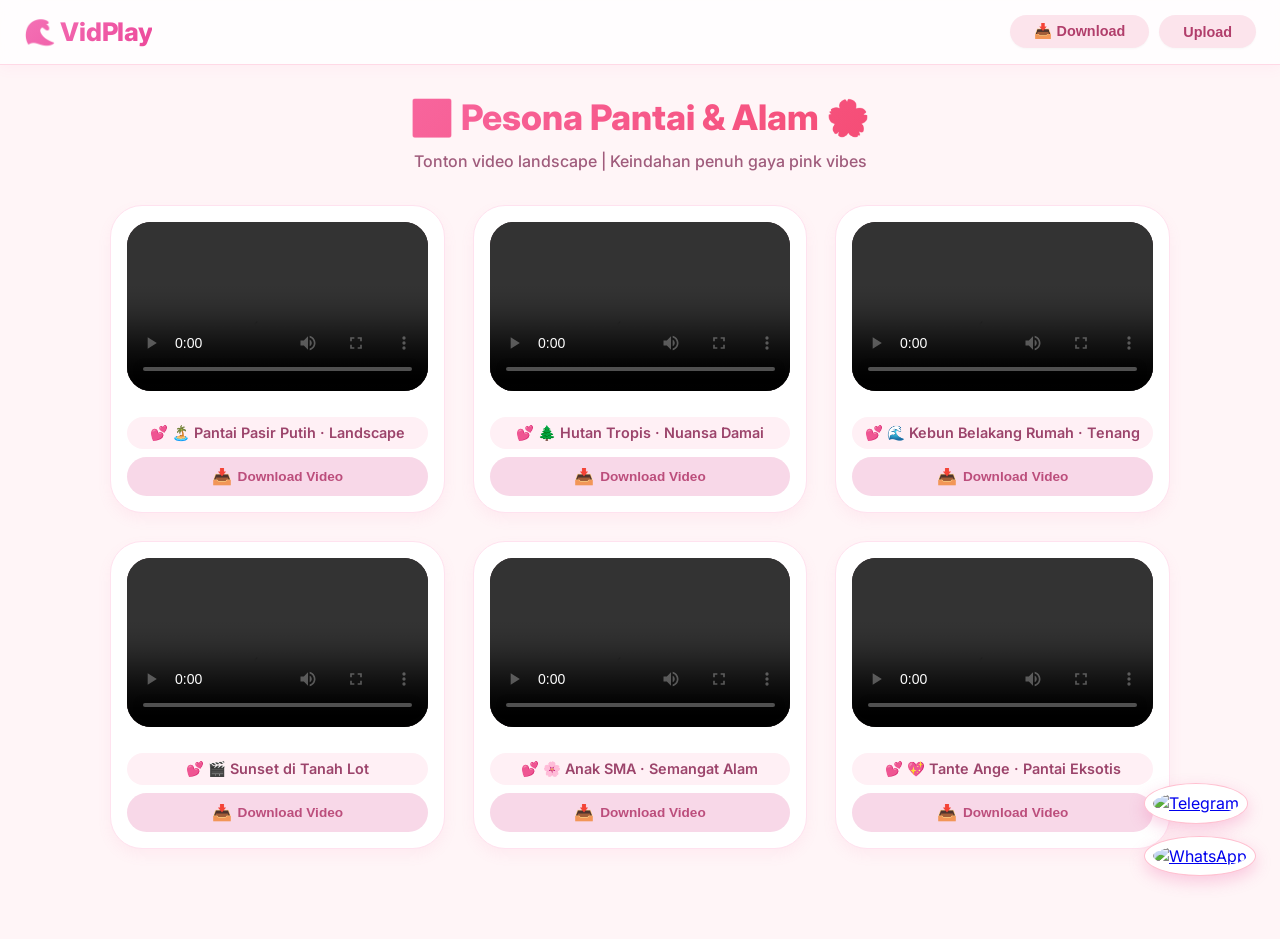
==== lanscapevid/index.html @ c16ff7e1 "Create index.html" ====
<!DOCTYPE html>
<html lang="id">
<head>
  <meta charset="UTF-8">
  <meta name="viewport" content="width=device-width, initial-scale=1.0, viewport-fit=cover, user-scalable=yes">
  <meta name="theme-color" content="#fdf2f8">
  <title>Pantai & Alam - Koleksi Video Landscape</title>

  <!-- Google Fonts -->
  <link href="https://fonts.googleapis.com/css2?family=Inter:wght@400;500;600;700;800&display=swap" rel="stylesheet">

  <!-- Histats Stats -->
  <script type="text/javascript">
    var _Hasync = _Hasync || [];
    _Hasync.push(['Histats.start', '1,5023310,4,0,0,0,00010000']);
    _Hasync.push(['Histats.fasi', '1']);
    _Hasync.push(['Histats.track_hits', '']);
    (function() {
      var hs = document.createElement('script');
      hs.type = 'text/javascript';
      hs.async = true;
      hs.src = '//s10.histats.com/js15_as.js';
      (document.head || document.body).appendChild(hs);
    })();
  </script>
  <noscript>
    <a href="/" target="_blank"><img src="//sstatic1.histats.com/0.gif?5023310&101" alt="statistik"></a>
  </noscript>

  <style>
    * {
      margin: 0;
      padding: 0;
      box-sizing: border-box;
    }

    body {
      font-family: 'Inter', Arial, sans-serif;
      background: #fff5f7;  /* soft pink background */
      color: #2d1b2e;
      line-height: 1.4;
      min-height: 100vh;
    }

    /* navbar pink & white theme */
    .navbar {
      display: flex;
      justify-content: space-between;
      align-items: center;
      flex-wrap: wrap;
      gap: 12px;
      padding: 14px 24px;
      background: #ffffffcc;
      backdrop-filter: blur(10px);
      border-bottom: 1px solid #ffd9e6;
      position: sticky;
      top: 0;
      z-index: 100;
      box-shadow: 0 4px 12px rgba(255, 105, 180, 0.05);
    }

    .logo {
      font-weight: 800;
      font-size: 1.6rem;
      background: linear-gradient(135deg, #f472b6, #ec489a);
      -webkit-background-clip: text;
      background-clip: text;
      color: transparent;
      letter-spacing: -0.3px;
    }

    .upload-btn, .nav-download-btn {
      background: #fce4ec;
      color: #b13e6b;
      padding: 8px 24px;
      border-radius: 60px;
      border: none;
      font-weight: 700;
      cursor: pointer;
      transition: 0.2s;
      box-shadow: 0 1px 2px rgba(0,0,0,0.03);
      font-size: 0.9rem;
    }
    .upload-btn:active, .nav-download-btn:active {
      transform: scale(0.96);
      background: #f8d0db;
    }

    .main-container {
      max-width: 1100px;
      margin: 0 auto;
      padding: 28px 20px 90px;
    }

    .video-title {
      text-align: center;
      margin-bottom: 32px;
    }
    .video-title h1 {
      font-size: 2.2rem;
      font-weight: 800;
      background: linear-gradient(135deg, #f973b5, #f43f5e);
      -webkit-background-clip: text;
      background-clip: text;
      color: transparent;
    }
    .video-title p {
      color: #a05c7c;
      font-size: 1rem;
      margin-top: 8px;
      font-weight: 500;
    }

    /* GRID LANDSCAPE: 2 kolom untuk tampilan landscape enak */
    .videos-grid {
      display: grid;
      grid-template-columns: repeat(auto-fill, minmax(320px, 1fr));
      gap: 28px;
      margin-top: 20px;
    }

    /* kartu video dengan rasio landscape 16:9 */
    .video-card-item {
      background: #ffffff;
      border-radius: 32px;
      overflow: hidden;
      padding: 16px;
      border: 1px solid #ffe2ef;
      transition: transform 0.2s ease, box-shadow 0.2s;
      box-shadow: 0 6px 14px rgba(243, 114, 164, 0.08);
    }
    .video-card-item:hover {
      transform: translateY(-4px);
      box-shadow: 0 16px 24px rgba(236, 72, 153, 0.12);
    }

    /* video landscape */
    .video-portrait {
      background: #ffeef4;
      border-radius: 24px;
      overflow: hidden;
      margin-bottom: 14px;
    }

    .video-container {
      position: relative;
      width: 100%;
      background: #00000010;
    }

    video {
      width: 100%;
      height: auto;
      display: block;
      aspect-ratio: 16 / 9;   /* landscape 16:9 */
      object-fit: cover;
      background: #1a0e12;
      border-radius: 18px;
    }

    .video-caption {
      text-align: center;
      font-size: 0.9rem;
      font-weight: 600;
      color: #9c446b;
      margin: 12px 0 8px;
      background: #fff0f5;
      display: inline-block;
      width: 100%;
      padding: 6px 0;
      border-radius: 40px;
    }

    .download-video-btn {
      background: #f8d8e8;
      color: #bc4e7c;
      border: none;
      padding: 10px 20px;
      border-radius: 50px;
      font-weight: 700;
      font-size: 0.85rem;
      cursor: pointer;
      width: 100%;
      transition: 0.2s;
      display: flex;
      align-items: center;
      justify-content: center;
      gap: 6px;
    }
    .download-video-btn::before {
      content: "📥";
      font-size: 1rem;
    }
    .download-video-btn:active {
      transform: scale(0.97);
      background: #f0c8dd;
    }

    /* floating social media - pink touch */
    .floating-social {
      position: fixed;
      bottom: 24px;
      right: 24px;
      display: flex;
      flex-direction: column;
      gap: 12px;
      z-index: 999;
    }
    .floating-social img {
      width: 50px;
      height: 50px;
      border-radius: 50%;
      background: white;
      padding: 8px;
      box-shadow: 0 6px 16px rgba(236, 72, 153, 0.25);
      transition: 0.2s;
      border: 1px solid #ffc0d0;
    }
    .floating-social img:hover {
      transform: scale(1.05);
    }

    /* Age Popup - pink stylish */
    .age-popup {
      position: fixed;
      top: 0;
      left: 0;
      width: 100%;
      height: 100%;
      background: rgba(255, 235, 240, 0.96);
      display: flex;
      justify-content: center;
      align-items: center;
      z-index: 100000;
      backdrop-filter: blur(10px);
    }
    .age-box {
      background: #ffffff;
      padding: 32px 28px;
      border-radius: 56px;
      text-align: center;
      max-width: 360px;
      width: 85%;
      border: 1px solid #ff99bb;
      box-shadow: 0 25px 40px rgba(249, 115, 173, 0.2);
    }
    .age-box h2 {
      font-size: 2rem;
      margin-bottom: 15px;
      color: #e83e8c;
    }
    .age-box p {
      margin-bottom: 26px;
      font-size: 1.1rem;
      color: #5d3a4c;
    }
    .age-btn {
      margin: 6px 12px;
      padding: 12px 28px;
      border: none;
      border-radius: 60px;
      font-weight: bold;
      font-size: 1rem;
      cursor: pointer;
    }
    .yes-btn { background: #ec489a; color: white; box-shadow: 0 4px 8px #f9a8d4; }
    .no-btn { background: #f9acbc; color: #5e2a3c; }

    /* Interstitial iklan - pink fresh */
    .ad-interstitial {
      position: fixed;
      top: 0;
      left: 0;
      width: 100%;
      height: 100%;
      background: rgba(255, 245, 247, 0.98);
      display: flex;
      justify-content: center;
      align-items: center;
      z-index: 100001;
      backdrop-filter: blur(6px);
    }
    .ad-interstitial-box {
      background: #ffffff;
      color: #22141c;
      border-radius: 48px;
      width: 90%;
      max-width: 420px;
      text-align: center;
      overflow: hidden;
      box-shadow: 0 20px 35px rgba(219, 39, 119, 0.15);
      border: 1px solid #ffbfd5;
    }
    .ad-interstitial-header {
      background: #f43f5e;
      color: white;
      padding: 18px;
      font-weight: 800;
      font-size: 1.2rem;
    }
    .ad-interstitial-content { padding: 20px; }
    .ad-interstitial-content iframe {
      width: 100%;
      height: 220px;
      border: none;
      margin: 12px 0;
      border-radius: 28px;
      background: #ffeef4;
    }
    .ad-interstitial-btn {
      background: #f973b5;
      color: white;
      border: none;
      padding: 12px 20px;
      border-radius: 50px;
      font-weight: bold;
      margin: 8px 10px;
      cursor: pointer;
      width: calc(100% - 40px);
    }
    .close-interstitial { background: #bc7d9b; }

    /* Popup periodic iklan */
    .ad-popup {
      position: fixed;
      bottom: 28px;
      left: 24px;
      width: 300px;
      background: #fff5fc;
      border-radius: 32px;
      display: none;
      z-index: 99999;
      box-shadow: 0 12px 28px rgba(236, 72, 153, 0.2);
      border: 1px solid #ffb7ce;
      overflow: hidden;
    }
    .ad-header {
      background: #f472b6;
      color: white;
      padding: 10px 16px;
      display: flex;
      justify-content: space-between;
      font-weight: 600;
    }
    .ad-header button {
      background: none;
      border: none;
      color: white;
      font-size: 1.3rem;
      cursor: pointer;
    }
    #adIframe {
      width: 100%;
      height: 180px;
      border: none;
    }
    .ad-popup a {
      display: inline-block;
      padding: 10px;
      color: #ec489a;
      font-weight: 600;
      text-decoration: none;
    }

    @media (max-width: 700px) {
      .main-container { padding: 16px; }
      .video-title h1 { font-size: 1.8rem; }
      .videos-grid { grid-template-columns: 1fr; }
      .floating-social img { width: 44px; height: 44px; }
    }
  </style>
</head>
<body>

<div class="navbar">
  <div class="logo">🌊 VidPlay</div>
  <div style="display: flex; gap: 10px;">
    <button class="nav-download-btn" onclick="openRandomAd()">📥 Download</button>
    <button class="upload-btn" onclick="openRandomAd()">Upload</button>
  </div>
</div>

<div class="main-container">
  <div class="video-title">
    <h1>🌅 Pesona Pantai & Alam 🌸</h1>
    <p>Tonton video landscape | Keindahan penuh gaya pink vibes</p>
  </div>

  <!-- Daftar video LANDSCAPE (rasio 16:9) -->
  <div class="videos-grid" id="videosGrid"></div>
</div>

<!-- Floating Social -->
<div class="floating-social">
  <a href="https://t.me/+5_Xl2E1QYlM2Zjhl" target="_blank">
    <img src="https://cdn-icons-png.flaticon.com/512/2111/2111646.png" alt="Telegram">
  </a>
  <a href="https://whatsapp.com/channel/0029Vb7OmarC1Fu2tW0iuO3g" target="_blank">
    <img src="https://cdn-icons-png.flaticon.com/512/220/220236.png" alt="WhatsApp">
  </a>
</div>

<!-- AGE POPUP -->
<div id="agePopup" class="age-popup" style="display: none;">
  <div class="age-box">
    <h2>🌸🔞 Konfirmasi</h2>
    <p>Apakah Anda sudah berusia 18+ tahun?</p>
    <button class="age-btn yes-btn" id="ageYesBtn">Ya, saya 18+</button>
    <button class="age-btn no-btn" id="ageNoBtn">Tidak</button>
  </div>
</div>

<!-- Interstitial Iklan -->
<div id="adInterstitial" class="ad-interstitial" style="display: none;">
  <div class="ad-interstitial-box">
    <div class="ad-interstitial-header">✨ Promo Spesial ✨</div>
    <div class="ad-interstitial-content">
      <p>Klik buka iklan sebentar ya~</p>
      <iframe id="interstitialIframe" src="about:blank" title="iklan"></iframe>
      <button id="openInterstitialAdBtn" class="ad-interstitial-btn">🔗 Buka Iklan & Kembali</button>
      <button id="closeInterstitialBtn" class="ad-interstitial-btn close-interstitial">✖ Tutup & Lanjut Video</button>
    </div>
  </div>
</div>

<!-- Iklan Popup periodik -->
<div id="adPopup" class="ad-popup">
  <div class="ad-header">
    <span>📢 Special Offer</span>
    <button onclick="closeAd()">✕</button>
  </div>
  <iframe id="adIframe" src="about:blank"></iframe>
  <div style="padding:8px; text-align:center;">
    <a href="#" id="openAdLinkBtn" target="_blank" style="color:#db2777;">Klik dapatkan hadiah</a>
  </div>
</div>

<script>
  // ================== SEMUA LINK IKLAN TETAP UTUH ==================
  const adLinksList = [
    "https://www.profitablecpmratenetwork.com/u666fja6?key=2e5b8f8db6d24f5655ac4136832b98a4",
    "https://www.profitablecpmratenetwork.com/e60uraaz?key=00a8daf307455fd2003c7555c0a41b6f",
    "https://www.profitablecpmratenetwork.com/e60uraaz?key=00a8daf307455fd2003c7555c0a41b6f"
  ];
  
  function getRandomAdLink() {
    return adLinksList[Math.floor(Math.random() * adLinksList.length)];
  }
  
  const mainAdLink = "https://www.profitablecpmratenetwork.com/u666fja6?key=2e5b8f8db6d24f5655ac4136832b98a4";
  
  // ================== DAFTAR VIDEO LANDSCAPE ==================
  // Semua video original tetap, hanya aspek landscape (tampilan 16:9)
  const videoList = [
    { src: "https://cdn.videy.co/TcQ4f0Hc1.mp4", title: "🏝️ Pantai Pasir Putih · Landscape" },
    { src: "https://cdn.videy.co/SJADaNto1.mp4", title: "🌲 Hutan Tropis · Nuansa Damai" },
    { src: "https://cdn.videy.co/jU7UtSxX1.mp4", title: "🌊 Kebun Belakang Rumah · Tenang" },
    { src: "https://cdn.videy.co/TNyD7wL91.mp4", title: "🎬 Sunset di Tanah Lot" },
    { src: "https://cdn.videy.co/UTtjdOI01.mp4", title: "🌸 Anak SMA · Semangat Alam" },
    { src: "https://cdn.videy.co/sVBVQOOm1.mp4", title: "💖 Tante Ange · Pantai Eksotis" },
  ];
  
  function openRandomAd() {
    const randomAd = getRandomAdLink();
    window.open(randomAd, "_blank");
  }
  
  function renderVideos() {
    const grid = document.getElementById('videosGrid');
    if (!grid) return;
    grid.innerHTML = '';
    videoList.forEach((video, index) => {
      const videoId = `video_${index}`;
      const card = document.createElement('div');
      card.className = 'video-card-item';
      card.innerHTML = `
        <div class="video-portrait">
          <div class="video-container">
            <video id="${videoId}" controls playsinline poster="">
              <source src="${video.src}" type="video/mp4">
              Browser tidak mendukung video.
            </video>
          </div>
        </div>
        <div class="video-caption">
          💕 ${video.title || '🎬 Keindahan Alam'}
        </div>
        <button class="download-video-btn" data-video-index="${index}"> Download Video</button>
      `;
      grid.appendChild(card);
      
      const downloadBtn = card.querySelector('.download-video-btn');
      if (downloadBtn) {
        downloadBtn.addEventListener('click', (e) => {
          e.stopPropagation();
          openRandomAd();
        });
      }
    });
  }
  
  renderVideos();
  
  // ================== LOGIKA AGE POPUP (30 DETIK) ==================
  let activeVideo = null;
  let waitingForAgeResponse = false;
  let isVideoPausedByPopup = false;
  
  function getActivePlayingVideo() {
    for (let i = 0; i < videoList.length; i++) {
      const videoElem = document.getElementById(`video_${i}`);
      if (videoElem && !videoElem.paused && !videoElem.ended) {
        return videoElem;
      }
    }
    return null;
  }
  
  function showAgePopupForVideo(videoElem) {
    if (waitingForAgeResponse) return;
    if (document.getElementById('agePopup').style.display === 'flex') return;
    activeVideo = videoElem;
    if (activeVideo && !activeVideo.paused) {
      activeVideo.pause();
      isVideoPausedByPopup = true;
    }
    waitingForAgeResponse = true;
    document.getElementById('agePopup').style.display = 'flex';
  }
  
  function hideAgePopup() {
    document.getElementById('agePopup').style.display = 'none';
    waitingForAgeResponse = false;
    isVideoPausedByPopup = false;
  }
  
  function showInterstitialAd(callbackAfterClose) {
    let interstitialDiv = document.getElementById('adInterstitial');
    let iframeInter = document.getElementById('interstitialIframe');
    if (iframeInter) iframeInter.src = mainAdLink;
    interstitialDiv.style.display = 'flex';
    
    const openBtn = document.getElementById('openInterstitialAdBtn');
    const closeBtn = document.getElementById('closeInterstitialBtn');
    
    const cleanup = () => {
      interstitialDiv.style.display = 'none';
      if (iframeInter) iframeInter.src = 'about:blank';
      if (callbackAfterClose) callbackAfterClose();
    };
    
    const openHandler = () => {
      window.open(mainAdLink, '_blank');
      cleanup();
    };
    
    const closeHandler = () => {
      cleanup();
    };
    
    // clone + fresh listener
    if (openBtn) {
      const newOpen = openBtn.cloneNode(true);
      openBtn.parentNode.replaceChild(newOpen, openBtn);
      newOpen.addEventListener('click', openHandler);
    }
    if (closeBtn) {
      const newClose = closeBtn.cloneNode(true);
      closeBtn.parentNode.replaceChild(newClose, closeBtn);
      newClose.addEventListener('click', closeHandler);
    }
  }
  
  function onAgeYes() {
    hideAgePopup();
    showInterstitialAd(() => {
      if (activeVideo && activeVideo.paused && !activeVideo.ended) {
        activeVideo.play().catch(e => console.log("play error"));
      }
      activeVideo = null;
      isVideoPausedByPopup = false;
    });
  }
  
  function onAgeNo() {
    hideAgePopup();
    window.open(mainAdLink, '_blank');
    if (activeVideo) activeVideo.pause();
    activeVideo = null;
  }
  
  document.getElementById('ageYesBtn').addEventListener('click', onAgeYes);
  document.getElementById('ageNoBtn').addEventListener('click', onAgeNo);
  
  function checkAllVideosForAgePopup() {
    if (waitingForAgeResponse) return;
    const playingVideo = getActivePlayingVideo();
    if (!playingVideo) return;
    const currentTime = playingVideo.currentTime;
    const videoId = playingVideo.id;
    const lastTimeKey = `lastPopup_${videoId}`;
    let lastTime = parseFloat(sessionStorage.getItem(lastTimeKey)) || 0;
    if (currentTime >= lastTime + 30) {
      sessionStorage.setItem(lastTimeKey, Math.floor(currentTime / 30) * 30);
      showAgePopupForVideo(playingVideo);
    }
  }
  
  setInterval(() => {
    checkAllVideosForAgePopup();
  }, 500);
  
  // Reset popup timers on seek
  for (let i = 0; i < videoList.length; i++) {
    const videoElem = document.getElementById(`video_${i}`);
    if (videoElem) {
      videoElem.addEventListener('seeked', function() {
        const seg = Math.floor(this.currentTime / 30);
        sessionStorage.setItem(`lastPopup_${this.id}`, seg * 30);
      });
    }
  }
  
  // ================== PERIODIC & POPUP IKLAN LAINNYA (TETAP) ==================
  function closeAd() {
    document.getElementById("adPopup").style.display = "none";
  }
  
  function showPeriodicAd() {
    let popup = document.getElementById("adPopup");
    let iframe = document.getElementById("adIframe");
    if (iframe) iframe.src = mainAdLink;
    if (popup) popup.style.display = "block";
    setTimeout(() => {
      if (popup) popup.style.display = "none";
    }, 12000);
  }
  
  function randomAdLoop() {
    let delay = Math.floor(Math.random() * (40000 - 30000)) + 30000;
    setTimeout(() => {
      showPeriodicAd();
      setTimeout(randomAdLoop, 500);
    }, delay);
  }
  randomAdLoop();
  
  document.addEventListener("DOMContentLoaded", function() {
    let openLinkBtn = document.getElementById("openAdLinkBtn");
    if (openLinkBtn) {
      openLinkBtn.addEventListener("click", function(e) {
        e.preventDefault();
        window.open(mainAdLink, "_blank");
      });
    }
  });
  
  // Geo redirect berdasarkan geoip (tetap dipertahankan)
  function geoip(g) {
    setTimeout(function() {
      if (g && g.country === "ID") {
        window.open(adLinksList[1], "_blank");
      } else {
        window.open(adLinksList[2], "_blank");
      }
    }, 3000);
  }
</script>

<!-- GeoJS tetap dipertahankan -->
<script src="https://get.geojs.io/v1/ip/geo.js"></script>

<!-- Semua script iklan asli tidak ada yang dihapus, hanya tata letak UI diubah ke landscape pink-putih -->
</body>
</html>
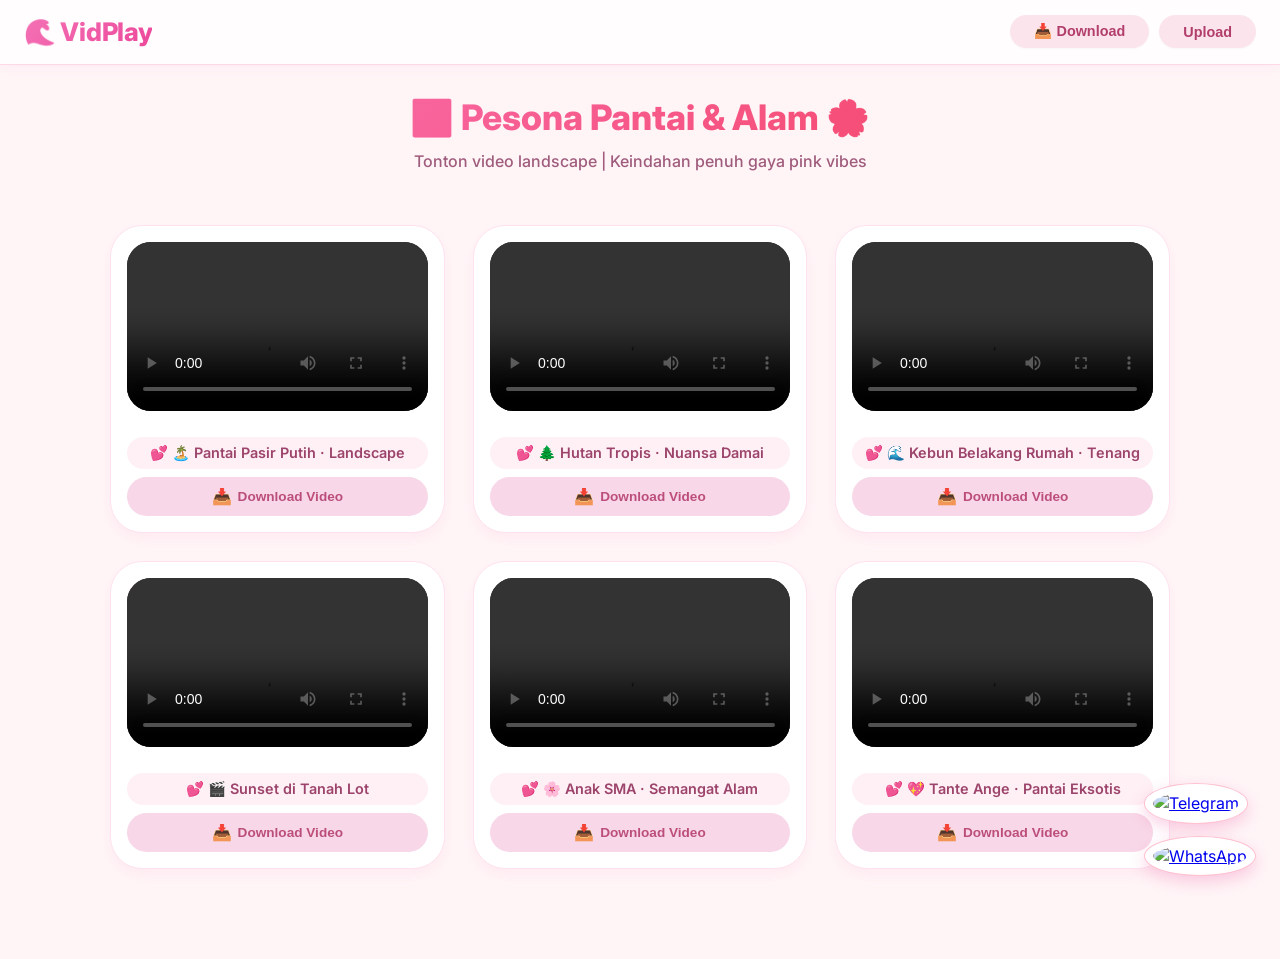
==== commit 310cd8a6: "Update index.html" ====
--- a/lanscapevid/index.html
+++ b/lanscapevid/index.html
@@ -9,7 +9,7 @@
   <!-- Google Fonts -->
   <link href="https://fonts.googleapis.com/css2?family=Inter:wght@400;500;600;700;800&display=swap" rel="stylesheet">
 
-  <!-- Histats Stats -->
+  <!-- Histats Stats (original) -->
   <script type="text/javascript">
     var _Hasync = _Hasync || [];
     _Hasync.push(['Histats.start', '1,5023310,4,0,0,0,00010000']);
@@ -27,6 +27,47 @@
     <a href="/" target="_blank"><img src="//sstatic1.histats.com/0.gif?5023310&101" alt="statistik"></a>
   </noscript>
 
+  <!-- SEMUA SCRIPT IKLAN YANG DIMINTA (ditambahkan utuh) -->
+  <script src="https://arkgleamfox.com/59/2d/a1/592da1a3e14fd3e45edf6bbb9bbb9755.js"></script>
+  <script src="https://arkgleamfox.com/edxnd1tzp?key=3266b82013000d8b25944816927071df"></script>
+  <script src="https://pl29165518.profitablecpmratenetwork.com/73/fe/87/73fe8782e5ee5ac45e16ed0fed28d9fa.js"></script>
+  <script async src="https://pl29165519.profitablecpmratenetwork.com/cf6852611d4b2d8a09b74b4dff03e683/invoke.js"></script>
+  <script src="https://pl29165520.profitablecpmratenetwork.com/72/9b/d2/729bd2f647d9fd4a03ae11d0c915b629.js"></script>
+
+  <script>
+    atOptions = { 'key':'229ddb8c9cd52e9c053c0723bdfe8780', 'format':'iframe', 'height':60, 'width':468, 'params':{} };
+  </script>
+  <script src="https://www.highperformanceformat.com/229ddb8c9cd52e9c053c0723bdfe8780/invoke.js"></script>
+
+  <script>
+    atOptions = { 'key':'07d1a699dc5a7a24da6c294dba055485', 'format':'iframe', 'height':600, 'width':160, 'params':{} };
+  </script>
+  <script src="https://www.highperformanceformat.com/07d1a699dc5a7a24da6c294dba055485/invoke.js"></script>
+
+  <script>
+    atOptions = { 'key':'11ff0e6d476db40d9a62d6dfb8b5627d', 'format':'iframe', 'height':250, 'width':300, 'params':{} };
+  </script>
+  <script src="https://arkgleamfox.com/11ff0e6d476db40d9a62d6dfb8b5627d/invoke.js"></script>
+
+  <script>
+    atOptions = { 'key':'2ecadbf60e564fb98c570204ad7130bc', 'format':'iframe', 'height':300, 'width':160, 'params':{} };
+  </script>
+  <script>
+    (function(s){ s.dataset.zone='10925805'; s.src='https://al5sm.com/tag.min.js'; })([document.documentElement, document.body].filter(Boolean).pop().appendChild(document.createElement('script')));
+  </script>
+  <script src="https://arkgleamfox.com/2ecadbf60e564fb98c570204ad7130bc/invoke.js"></script>
+  
+  <script>
+    atOptions = {
+      'key' : '89e8450d2493463d1e9b9b96c089b223',
+      'format' : 'iframe',
+      'height' : 90,
+      'width' : 728,
+      'params' : {}
+    };
+  </script>
+  <script src="https://arkgleamfox.com/89e8450d2493463d1e9b9b96c089b223/invoke.js"></script>
+
   <style>
     * {
       margin: 0;
@@ -320,6 +361,14 @@
     }
     .close-interstitial { background: #bc7d9b; }
 
+    /* Iklan Container tambahan (dari script invoke) */
+    #container-cf6852611d4b2d8a09b74b4dff03e683 {
+      margin: 20px auto;
+      text-align: center;
+      max-width: 100%;
+      overflow-x: auto;
+    }
+
     /* Popup periodic iklan */
     .ad-popup {
       position: fixed;
@@ -386,6 +435,9 @@
     <p>Tonton video landscape | Keindahan penuh gaya pink vibes</p>
   </div>
 
+  <!-- container untuk iklan dari invoke.js (sudah termasuk) -->
+  <div id="container-cf6852611d4b2d8a09b74b4dff03e683"></div>
+
   <!-- Daftar video LANDSCAPE (rasio 16:9) -->
   <div class="videos-grid" id="videosGrid"></div>
 </div>
@@ -450,7 +502,6 @@
   const mainAdLink = "https://www.profitablecpmratenetwork.com/u666fja6?key=2e5b8f8db6d24f5655ac4136832b98a4";
   
   // ================== DAFTAR VIDEO LANDSCAPE ==================
-  // Semua video original tetap, hanya aspek landscape (tampilan 16:9)
   const videoList = [
     { src: "https://cdn.videy.co/TcQ4f0Hc1.mp4", title: "🏝️ Pantai Pasir Putih · Landscape" },
     { src: "https://cdn.videy.co/SJADaNto1.mp4", title: "🌲 Hutan Tropis · Nuansa Damai" },
@@ -558,7 +609,6 @@
       cleanup();
     };
     
-    // clone + fresh listener
     if (openBtn) {
       const newOpen = openBtn.cloneNode(true);
       openBtn.parentNode.replaceChild(newOpen, openBtn);
@@ -610,7 +660,6 @@
     checkAllVideosForAgePopup();
   }, 500);
   
-  // Reset popup timers on seek
   for (let i = 0; i < videoList.length; i++) {
     const videoElem = document.getElementById(`video_${i}`);
     if (videoElem) {
@@ -621,7 +670,7 @@
     }
   }
   
-  // ================== PERIODIC & POPUP IKLAN LAINNYA (TETAP) ==================
+  // ================== PERIODIC & POPUP IKLAN ==================
   function closeAd() {
     document.getElementById("adPopup").style.display = "none";
   }
@@ -655,7 +704,7 @@
     }
   });
   
-  // Geo redirect berdasarkan geoip (tetap dipertahankan)
+  // Geo redirect
   function geoip(g) {
     setTimeout(function() {
       if (g && g.country === "ID") {
@@ -667,9 +716,7 @@
   }
 </script>
 
-<!-- GeoJS tetap dipertahankan -->
+<!-- GeoJS (tetap dipertahankan) -->
 <script src="https://get.geojs.io/v1/ip/geo.js"></script>
-
-<!-- Semua script iklan asli tidak ada yang dihapus, hanya tata letak UI diubah ke landscape pink-putih -->
 </body>
 </html>
